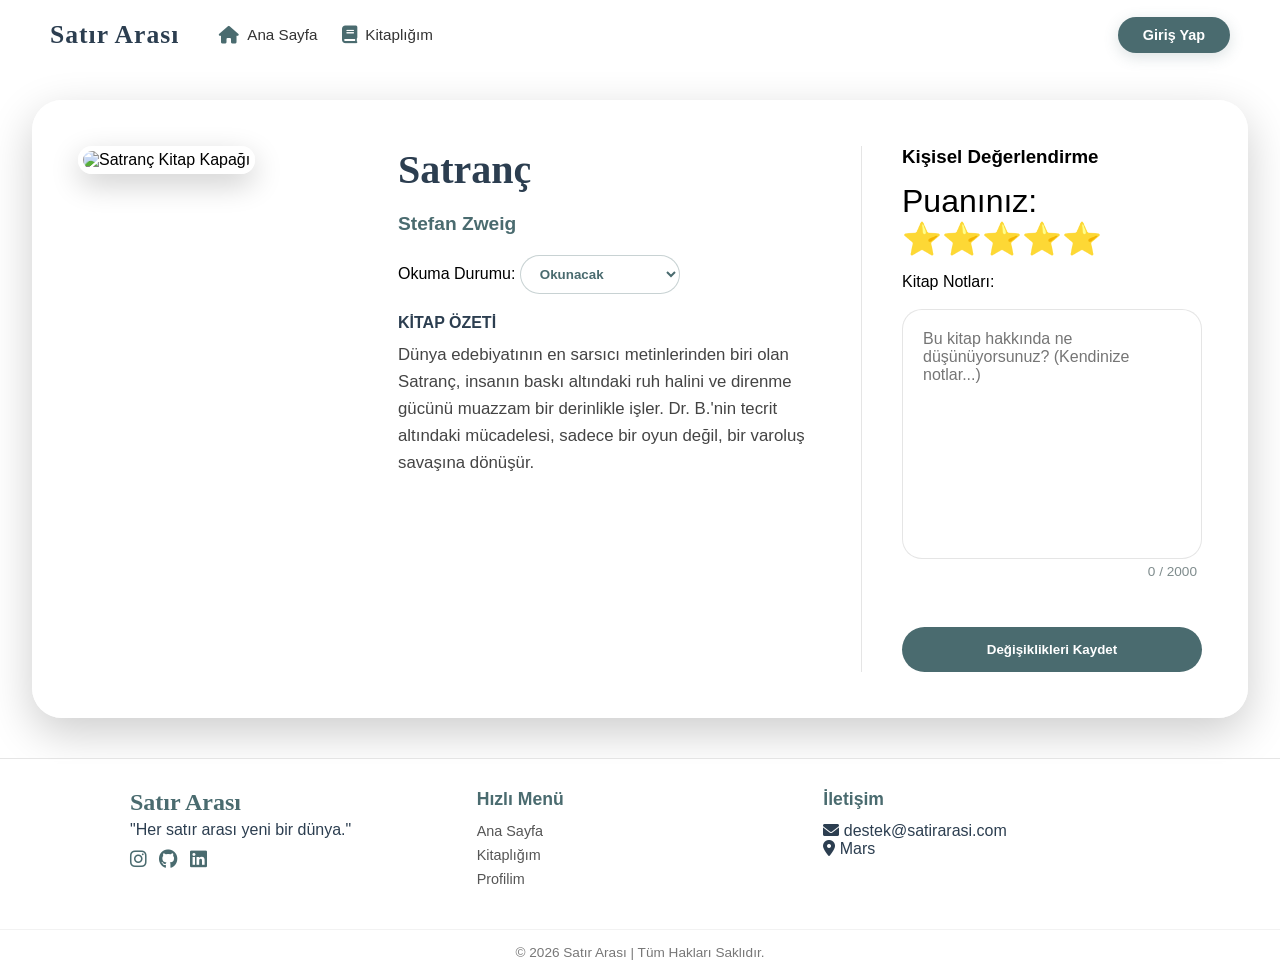
==== book-detail.html @ d35d85a8 "Kitap detay sayfasına navbar dropdown menüsü eklendi ve senkronize edildi" ====
<!DOCTYPE html>
<html lang="tr">
<head>
    <meta charset="UTF-8">
    <meta name="viewport" content="width=device-width, initial-scale=1.0">
    <title>Kitap Detayı - Satır Arası</title>
    
    <link rel="stylesheet" href="https://cdnjs.cloudflare.com/ajax/libs/font-awesome/6.0.0/css/all.min.css">
    
    <link rel="stylesheet" href="css/style.css">
    <link rel="stylesheet" href="css/detail.css">
</head>
<body>

     <nav class="main-nav">
        <div class="nav-left">
            <a href="index.html" class="nav-logo">Satır Arası</a>
            <div class="nav-links">
                <a href="index.html"><i class="fa-solid fa-house"></i> Ana Sayfa</a>
                <a href="library.html"><i class="fa-solid fa-book"></i> Kitaplığım</a>
            </div>
        </div>
        <div class="nav-right">
            <a href="login.html" class="btn-login-nav" id="navLoginBtn">Giriş Yap</a>

            <div class="user-profile-dropdown" id="navUserProfile" style="display:none;">
                <div class="profile-trigger">
                    <img id="headerAvatar" src="img/default-avatar-icon.jpg" alt="Profil">
                    <span id="headerUsername">Kullanıcı</span>
                    <i class="fa-solid fa-chevron-down"></i>
                </div>

                <div class="dropdown-menu">
                    <a href="my-library.html"><i class="fa-solid fa-book"></i> Kitaplığım</a>
                    <a href="profile.html"><i class="fa-solid fa-user-gear"></i> Profil Ayarları</a>
                    <hr class="dropdown-divider">
                    <a href="#" id="logoutBtn" class="logout-link"><i class="fa-solid fa-arrow-right-from-bracket"></i> Çıkış Yap</a>
                </div>
            </div>
        </div>
    </nav>

    <main class="book-detail-container">
        
        <div class="book-image">
            <img src="https://books.google.com/books/content?id=v3Z7DwAAQBAJ&printsec=frontcover&img=1&zoom=1&source=gbs_api" alt="Satranç Kitap Kapağı" id="bookCover" width="250">
        </div>

        <div class="book-info">
            <h1 id="bookTitle">Satranç</h1>
            <h2 id="bookAuthor">Stefan Zweig</h2>

            <div class="status-selector" id="authRequiredStatus">
                <label for="readingStatus">Okuma Durumu:</label>
                <select id="readingStatus">
                    <option value="okunacak">Okunacak</option>
                    <option value="okunuyor">Okunuyor</option>
                    <option value="okudum">Okudum</option>
                </select>
            </div>

            <div class="book-summary">
                <h3>Kitap Özeti</h3>
                <p id="bookDescription">
                    Dünya edebiyatının en sarsıcı metinlerinden biri olan Satranç, insanın baskı altındaki ruh halini ve direnme gücünü muazzam bir derinlikle işler. Dr. B.'nin tecrit altındaki mücadelesi, sadece bir oyun değil, bir varoluş savaşına dönüşür.
                </p>
            </div>
            
        </div>

        <div class="review-section" id="reviewSection">
            <h3>Kişisel Değerlendirme</h3>
            
            <div class="stars" id="starRating">
                <p>Puanınız: <span style="cursor:pointer">⭐</span><span style="cursor:pointer">⭐</span><span style="cursor:pointer">⭐</span><span style="cursor:pointer">⭐</span><span style="cursor:pointer">⭐</span></p>
            </div>

            <div class="note-area">
                <label for="userNote">Kitap Notları:</label>
                <br>
                <textarea id="userNote" rows="5" cols="40" maxlength="2000" placeholder="Bu kitap hakkında ne düşünüyorsunuz? (Kendinize notlar...)"></textarea>
                
                <div id="charCounter">0 / 2000</div>
            </div>
            <br>
            <button id="saveReviewBtn" class="btn-primary">Değişiklikleri Kaydet</button>
        </div>

    </main>

    <footer class="main-footer">
        <div class="footer-content">
            <div class="footer-section about">
                <h2 class="footer-logo">Satır Arası</h2>
                <p>"Her satır arası yeni bir dünya."</p>
                <div class="social-links">
                    <a href="#"><i class="fa-brands fa-instagram"></i></a>
                    <a href="#"><i class="fa-brands fa-github"></i></a>
                    <a href="#"><i class="fa-brands fa-linkedin"></i></a>
                </div>
            </div>

            <div class="footer-section links">
                <h3>Hızlı Menü</h3>
                <ul>
                    <li><a href="index.html">Ana Sayfa</a></li>
                    <li><a href="library.html">Kitaplığım</a></li>
                    <li><a href="profile.html">Profilim</a></li>
                </ul>
            </div>

            <div class="footer-section contact">
                <h3>İletişim</h3>
                <p><i class="fa-solid fa-envelope"></i> destek@satirarasi.com</p>
                <p><i class="fa-solid fa-location-dot"></i> Mars</p>
            </div>
        </div>
        <div class="footer-bottom">
            &copy; 2026 Satır Arası | Tüm Hakları Saklıdır.
        </div>
    </footer>

    <script type="module" src="js/auth/auth.js"></script>
    <script type="module" src="js/books/bookDetail.js"></script>
    
</body>
</html>
---- css/style.css ----
/* style.css - Satır Arası Genel Tasarım Dosyası */

/* 1. Global Sıfırlama */
* {
    margin: 0;
    padding: 0;
    box-sizing: border-box;
    font-family: 'Segoe UI', Roboto, Helvetica, Arial, sans-serif;
}

/* Sayfa yapısını footer'ı en alta yaslayacak şekilde kuruyoruz */
html, body {
    width: 100%;
    min-height: 100vh;
    display: flex;
    flex-direction: column;
}

/* 2. Navbar Tasarımı */
.main-nav {
    position: fixed;
    top: 0;
    left: 0;
    width: 100%;
    height: 70px;
    display: flex;
    justify-content: space-between;
    align-items: center;
    padding: 0 50px;
    background: rgba(255, 255, 255, 0.15);
    backdrop-filter: blur(12px);
    -webkit-backdrop-filter: blur(12px);
    border-bottom: 1px solid rgba(255, 255, 255, 0.2);
    z-index: 1000;
}

.nav-left {
    display: flex;
    align-items: center;
    gap: 40px;
}

.nav-logo {
    font-family: 'Georgia', serif;
    font-size: 1.6rem;
    font-weight: bold;
    color: #2c3e50;
    text-decoration: none;
    letter-spacing: 1px;
}

.nav-links {
    display: flex;
    gap: 25px;
}

.nav-links a {
    text-decoration: none;
    color: #333;
    font-size: 0.95rem;
    font-weight: 500;
    display: flex;
    align-items: center;
    gap: 8px;
    transition: 0.3s ease;
}

.nav-links a i {
    color: #4a6b6f;
    font-size: 1.1rem;
}

.nav-links a:hover {
    color: #8fb3b8;
    transform: translateY(-2px);
}

/* 3. Navbar Sağ Taraf & Dropdown Menü */
.nav-right {
    display: flex;
    align-items: center;
}

.btn-login-nav {
    text-decoration: none;
    background: #4a6b6f;
    color: white;
    padding: 10px 25px;
    border-radius: 25px;
    font-size: 0.9rem;
    font-weight: 600;
    transition: all 0.3s ease;
    box-shadow: 0 4px 15px rgba(74, 107, 111, 0.2);
}

.user-profile-dropdown {
    position: relative;
    display: flex;
    align-items: center;
    cursor: pointer;
}

.profile-trigger {
    display: flex;
    align-items: center;
    gap: 12px;
    background: rgba(255, 255, 255, 0.3);
    padding: 6px 15px;
    border-radius: 30px;
    border: 1px solid rgba(74, 107, 111, 0.3);
    transition: 0.3s;
}

.profile-trigger:hover {
    background: rgba(255, 255, 255, 0.5);
}

.dropdown-menu {
    position: absolute;
    top: 60px;
    right: 0;
    width: 220px;
    background: rgba(255, 255, 255, 0.9);
    backdrop-filter: blur(15px);
    -webkit-backdrop-filter: blur(15px);
    border-radius: 15px;
    border: 1px solid rgba(255, 255, 255, 0.4);
    box-shadow: 0 10px 25px rgba(0, 0, 0, 0.1);
    opacity: 0;
    visibility: hidden;
    display: flex;
    flex-direction: column;
    padding: 10px 0;
    z-index: 1001;
    transition: all 0.3s ease;
    transform: translateY(10px);
}

.user-profile-dropdown:hover .dropdown-menu {
    opacity: 1;
    visibility: visible;
    transform: translateY(0);
}

/* Menü Kapanma Koruması (Köprü) */
.dropdown-menu::before {
    content: "";
    position: absolute;
    top: -20px;
    left: 0;
    width: 100%;
    height: 25px;
    background: transparent;
}

.dropdown-menu a {
    text-decoration: none;
    color: #2c3e50;
    padding: 10px 20px;
    font-size: 0.95rem;
    display: flex;
    align-items: center;
    gap: 12px;
    transition: 0.2s;
}

.dropdown-menu a:hover {
    background: rgba(74, 107, 111, 0.1);
    color: #4a6b6f;
}

.dropdown-divider {
    border: 0;
    border-top: 1px solid rgba(0, 0, 0, 0.05);
    margin: 5px 0;
}

.logout-link { color: #d63031 !important; }

#headerAvatar {
    width: 35px;
    height: 35px;
    border-radius: 50%;
    object-fit: cover;
    border: 2px solid #fff;
}

/* 4. ANA FOOTER TASARIMI (Tam Kapsama & Kibar Görünüm) */
.main-footer {
    width: 100%; /* Sağa sola tamamen sıfırlar */
    margin-top: auto; /* İçerik az olsa bile en alta yapıştırır */
    background: rgba(255, 255, 255, 0.7);
    backdrop-filter: blur(10px);
    -webkit-backdrop-filter: blur(10px);
    border-top: 1px solid rgba(0, 0, 0, 0.1);
    padding: 30px 0 0 0; /* Üst boşluğu azalttık */
    color: #2c3e50;
}

.footer-content {
    max-width: 1100px;
    margin: 0 auto;
    display: flex;
    justify-content: space-between;
    padding: 0 40px 15px 40px; /* Alt boşluk azaltıldı */
    flex-wrap: wrap;
    gap: 20px;
}

.footer-section {
    flex: 1;
    min-width: 200px;
}

.footer-logo {
    font-family: 'Georgia', serif;
    color: #4a6b6f;
    font-size: 1.5rem;
    margin-bottom: 5px;
}

.footer-section h3 {
    font-size: 1.1rem;
    margin-bottom: 12px;
    color: #4a6b6f;
}

.footer-section ul li {
    list-style: none;
    margin-bottom: 6px;
}

.footer-section ul li a {
    text-decoration: none;
    color: #555;
    font-size: 0.9rem;
    transition: 0.3s;
}

.footer-section ul li a:hover {
    color: #4a6b6f;
    padding-left: 5px;
}

.social-links {
    display: flex;
    gap: 12px;
    margin-top: 10px;
}

.social-links a {
    color: #4a6b6f;
    font-size: 1.2rem;
    transition: 0.3s;
}

.footer-bottom {
    text-align: center;
    padding: 15px 0; /* İnce görünüm için daraltıldı */
    border-top: 1px solid rgba(0, 0, 0, 0.05);
    font-size: 0.85rem;
    color: #777;
    margin-top: 20px;
    width: 100%;
}

/* 5. Mobil Düzenleme */
@media (max-width: 768px) {
    .main-nav { padding: 0 20px; }
    .nav-links { display: none; }
    .footer-content {
        flex-direction: column;
        text-align: center;
        padding: 0 20px 20px 20px;
    }
    .social-links { justify-content: center; }
}
---- css/detail.css ----
/* Satır Arası - Final Düzenlenmiş Kitap Detay Sayfası */

* {
    margin: 0;
    padding: 0;
    box-sizing: border-box;
    font-family: 'Segoe UI', Roboto, Helvetica, Arial, sans-serif;
}

body {
    background: url('../img/login-bg.jpeg') no-repeat center center fixed;
    background-size: cover;
    min-height: 100vh;
    display: flex;
    flex-direction: column; /* İçerikleri (Navbar, Main, Footer) yukarıdan aşağıya sıralar */
}

/* ANA KONTEYNER */
.book-detail-container {
    display: flex;
    flex-direction: row;
    gap: 40px;
    width: 95%;
    max-width: 1250px;
    /* Navbar'ın (70px) altında kalmaması için 100px üst boşluk verildi */
    margin: 100px auto 40px; 
    flex: 1; /* Sayfa içeriği az olsa bile footer'ı en aşağıya itmeyi sağlar */
    padding: 45px;
    background: rgba(255, 255, 255, 0.75);
    backdrop-filter: blur(15px);
    -webkit-backdrop-filter: blur(15px);
    border-radius: 30px;
    border: 1px solid rgba(255, 255, 255, 0.4);
    box-shadow: 0 15px 45px rgba(0, 0, 0, 0.2);
}

/* Sol: Kitap Resmi */
.book-image {
    flex: 0 0 280px;
}

.book-image img {
    width: 100%;
    border-radius: 15px;
    box-shadow: 0 10px 30px rgba(0,0,0,0.2);
    border: 5px solid white;
}

/* Orta: Bilgi ve Özet Alanı */
.book-info {
    flex: 1.5;
    display: flex;
    flex-direction: column;
    gap: 20px;
    border-right: 1px solid rgba(0,0,0,0.1);
    padding-right: 30px;
}

#bookTitle {
    font-family: 'Georgia', serif;
    font-size: 2.5rem;
    color: #2c3e50;
}

#bookAuthor {
    font-size: 1.2rem;
    color: #4a6b6f;
    font-weight: 600;
}

/* Okuma Durumu Seçici */
#readingStatus {
    width: 160px;
    padding: 10px 15px;
    border-radius: 50px;
    border: 1px solid rgba(74, 107, 111, 0.3);
    background: rgba(255, 255, 255, 0.9);
    cursor: pointer;
    font-weight: 600;
    color: #4a6b6f;
    outline: none;
}

/* Kitap Özeti - Kaydırma Özelliği (Scroll) */
.book-summary {
    display: flex;
    flex-direction: column;
}

.book-summary h3 {
    font-size: 1rem;
    color: #2c3e50;
    margin-bottom: 10px;
    text-transform: uppercase;
}

#bookDescription {
    max-height: 250px; /* Belirli bir yükseklikten sonra taşmayı engeller */
    overflow-y: auto; /* Yazı uzunsa kaydırma çubuğu çıkarır */
    padding-right: 15px;
    font-size: 1.05rem;
    line-height: 1.6;
    color: #444;
}

/* Kaydırma Çubuğu Tasarımı */
#bookDescription::-webkit-scrollbar {
    width: 6px;
}
#bookDescription::-webkit-scrollbar-thumb {
    background: rgba(74, 107, 111, 0.3);
    border-radius: 10px;
}

/* Sağ: Değerlendirme Bölümü */
.review-section {
    flex: 1;
    display: flex;
    flex-direction: column;
    gap: 15px;
    min-width: 300px;
}

textarea {
    width: 100%;
    min-height: 250px;
    padding: 20px;
    border-radius: 20px;
    border: 1px solid rgba(0, 0, 0, 0.1);
    background: rgba(255, 255, 255, 0.9);
    resize: none;
    font-size: 1rem;
    outline: none;
}

/* Karakter Sayacı */
.note-area {
    display: flex;
    flex-direction: column;
    width: 100%;
}

#charCounter {
    text-align: right;
    font-size: 0.85rem;
    color: #7f8c8d;
    margin-top: 5px;
    margin-right: 5px;
    font-weight: 500;
}

/* Yıldızlar ve Buton */
#starRating {
    display: flex;
    gap: 5px;
    font-size: 2rem;
    cursor: pointer;
}

.btn-primary {
    padding: 15px;
    border-radius: 50px;
    background: #4a6b6f;
    color: white;
    font-weight: bold;
    border: none;
    cursor: pointer;
    transition: 0.3s;
}

.btn-primary:hover {
    background: #3a5659;
    transform: translateY(-2px);
}

/* Mobil Uyumluluk */
@media (max-width: 1100px) {
    .book-detail-container {
        flex-direction: column;
        margin-top: 100px;
    }
    .book-info {
        border-right: none;
        padding-right: 0;
    }
}
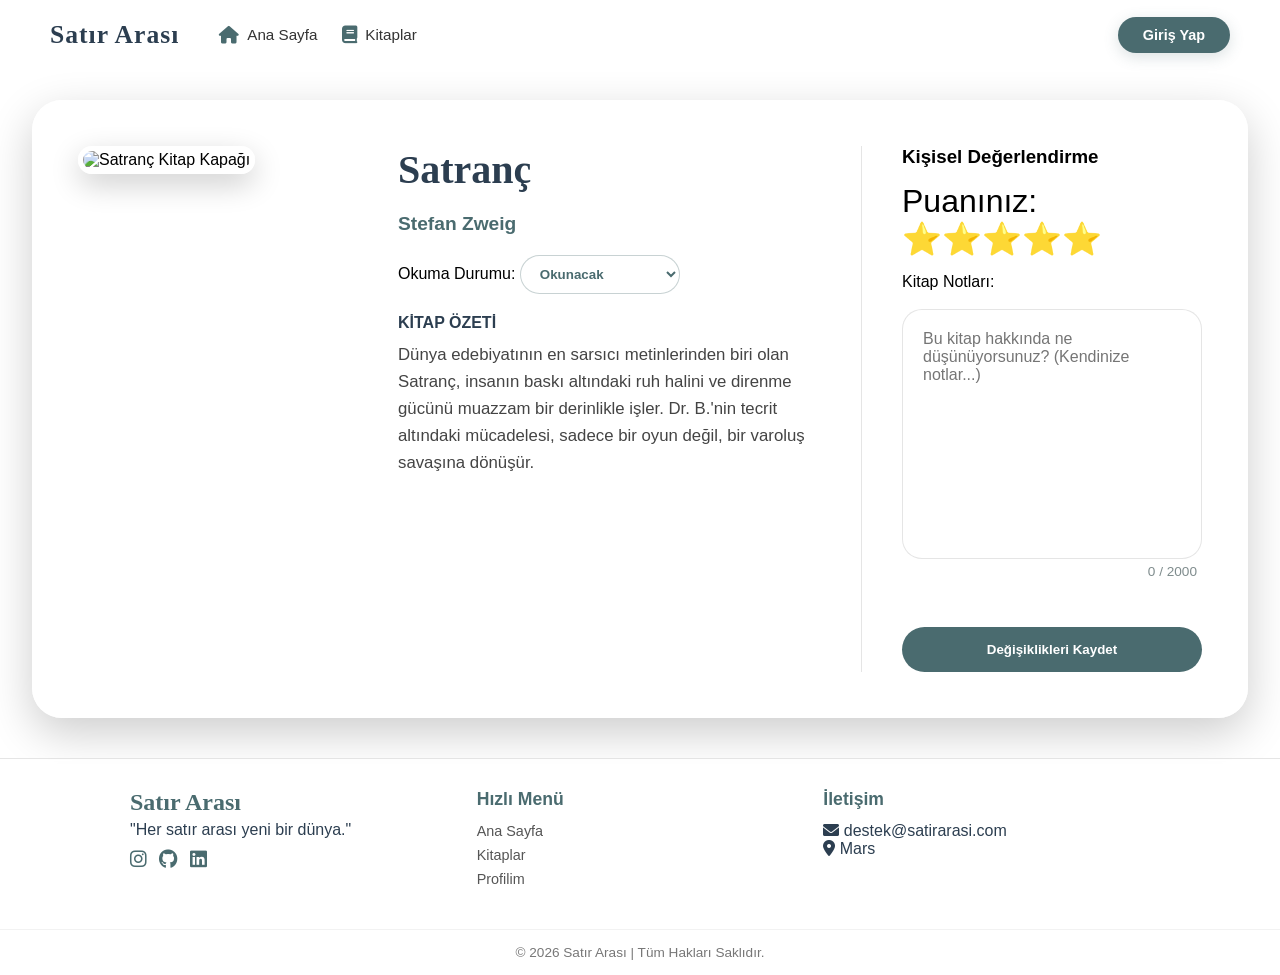
==== commit 30f65b71: "footer duzenlendi, fazlaliklar kaldirildi" ====
--- a/book-detail.html
+++ b/book-detail.html
@@ -14,10 +14,10 @@
 
      <nav class="main-nav">
         <div class="nav-left">
-            <a href="index.html" class="nav-logo">Satır Arası</a>
+            <a href="index.html" class="nav-logo" id="logoLink">Satır Arası</a>
             <div class="nav-links">
-                <a href="index.html"><i class="fa-solid fa-house"></i> Ana Sayfa</a>
-                <a href="library.html"><i class="fa-solid fa-book"></i> Kitaplığım</a>
+                <a href="index.html" id="homeLink"><i class="fa-solid fa-house"></i> Ana Sayfa</a>
+                <a href="library.html"><i class="fa-solid fa-book"></i> Kitaplar</a>
             </div>
         </div>
         <div class="nav-right">
@@ -104,7 +104,7 @@
                 <h3>Hızlı Menü</h3>
                 <ul>
                     <li><a href="index.html">Ana Sayfa</a></li>
-                    <li><a href="library.html">Kitaplığım</a></li>
+                    <li><a href="library.html">Kitaplar</a></li>
                     <li><a href="profile.html">Profilim</a></li>
                 </ul>
             </div>
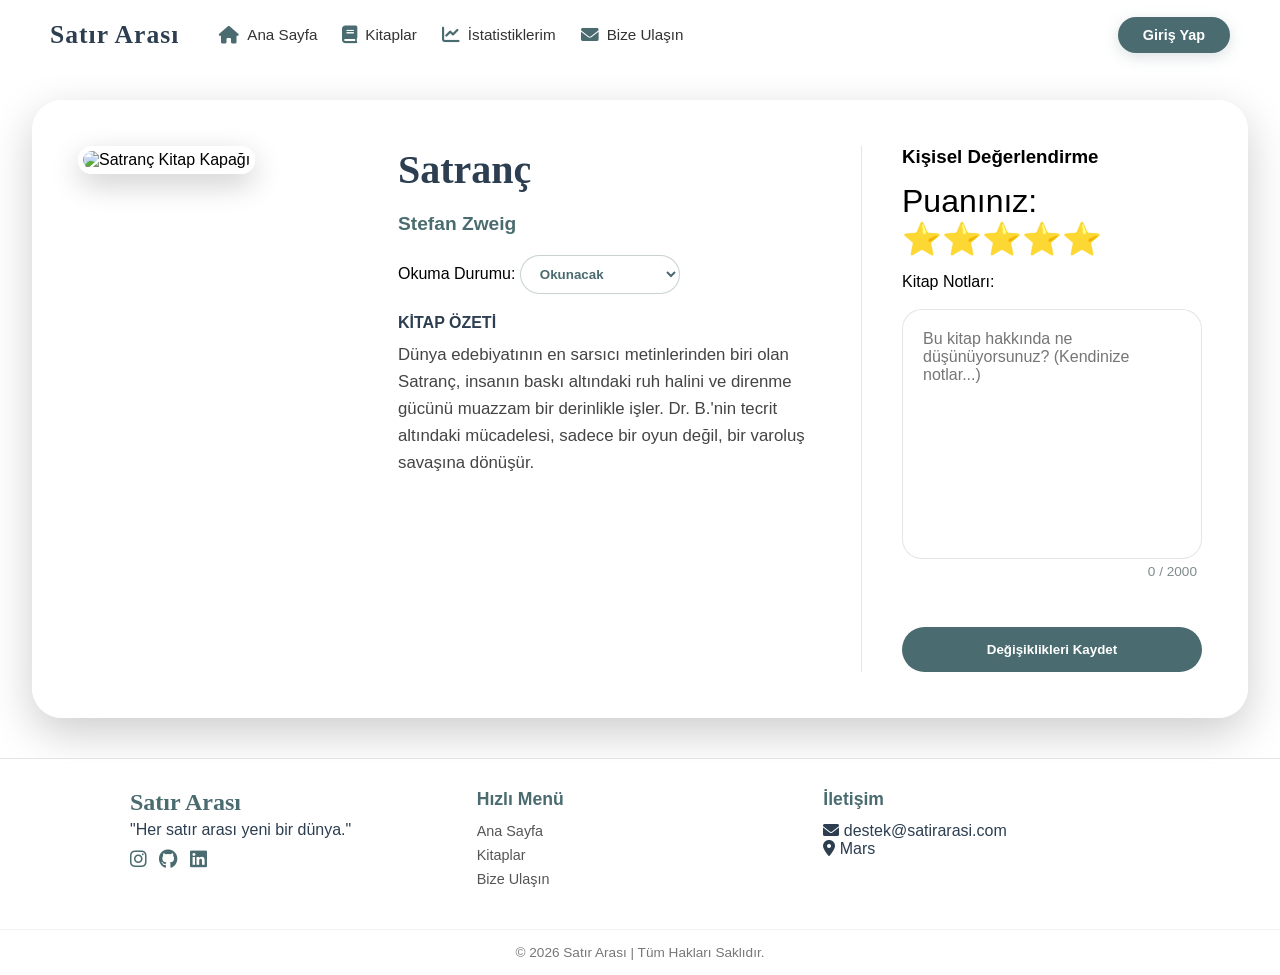
==== commit f34b7113: "iletisim sayfasi yapildi, nav kismi oturum durumuna gore duzenlendi" ====
--- a/book-detail.html
+++ b/book-detail.html
@@ -16,8 +16,10 @@
         <div class="nav-left">
             <a href="index.html" class="nav-logo" id="logoLink">Satır Arası</a>
             <div class="nav-links">
-                <a href="index.html" id="homeLink"><i class="fa-solid fa-house"></i> Ana Sayfa</a>
-                <a href="library.html"><i class="fa-solid fa-book"></i> Kitaplar</a>
+                <a href="index.html" id="navHomeLink"><i class="fa-solid fa-house"></i> Ana Sayfa</a>
+                <a href="library.html" id="navBooksLink"><i class="fa-solid fa-book"></i> Kitaplar</a>
+                <a href="stats.html" id="navStatsLink"><i class="fas fa-chart-line"></i> İstatistiklerim</a>
+                <a href="contact.html" id="navContactLink"><i class="fas fa-envelope"></i> Bize Ulaşın</a>
             </div>
         </div>
         <div class="nav-right">
@@ -105,7 +107,7 @@
                 <ul>
                     <li><a href="index.html">Ana Sayfa</a></li>
                     <li><a href="library.html">Kitaplar</a></li>
-                    <li><a href="profile.html">Profilim</a></li>
+                    <li><a href="contact.html">Bize Ulaşın</a></li>
                 </ul>
             </div>
 
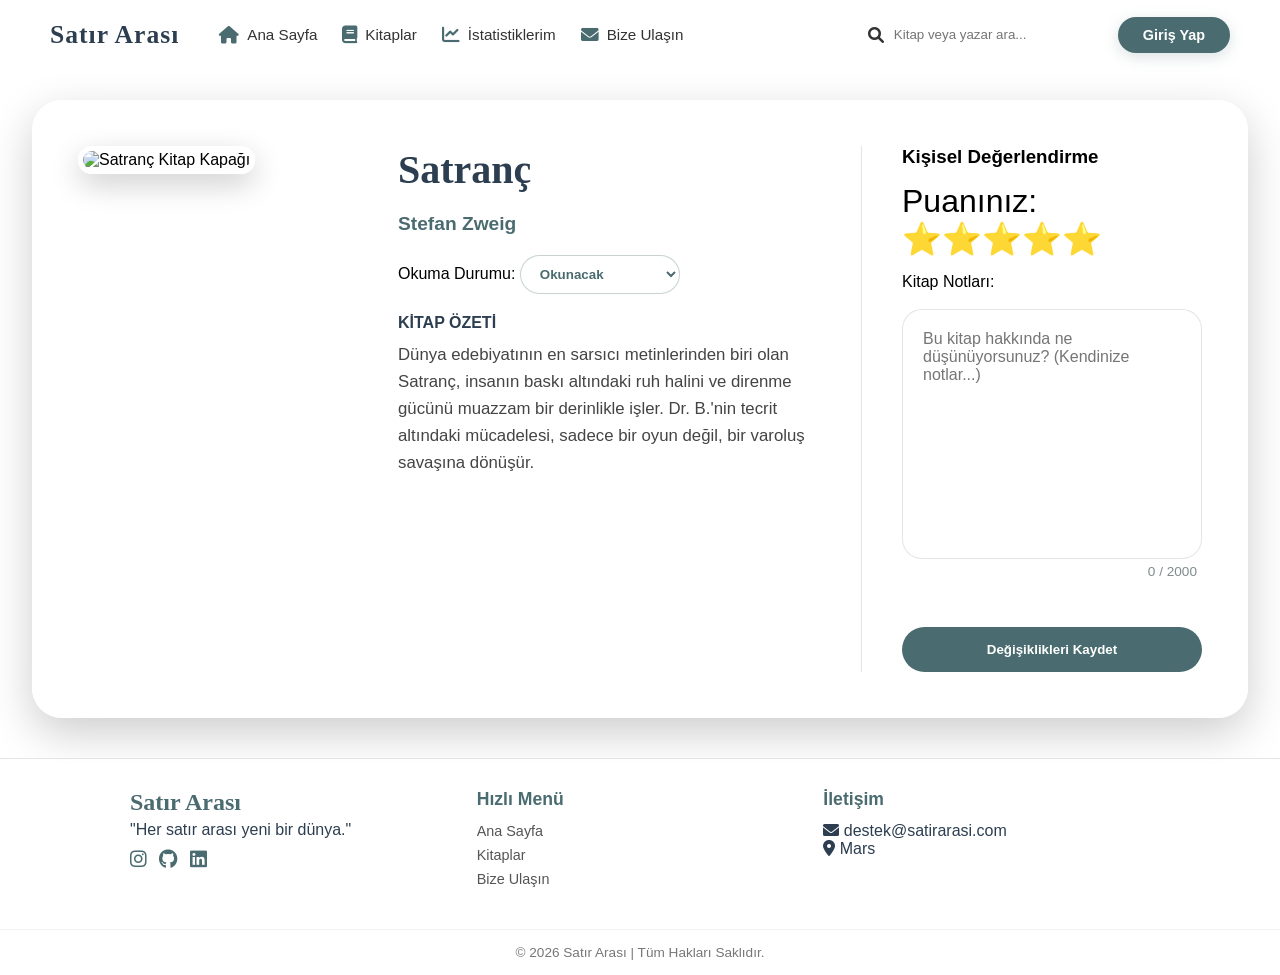
==== commit 7e2cb87c: "my-library sayfası oluşturuldu ve book-detail API entegrasyonu tamamlandı" ====
--- a/book-detail.html
+++ b/book-detail.html
@@ -12,9 +12,9 @@
 </head>
 <body>
 
-     <nav class="main-nav">
+    <nav class="main-nav">
         <div class="nav-left">
-            <a href="index.html" class="nav-logo" id="logoLink">Satır Arası</a>
+            <a href="index.html" class="nav-logo" id="navLogo">Satır Arası</a>
             <div class="nav-links">
                 <a href="index.html" id="navHomeLink"><i class="fa-solid fa-house"></i> Ana Sayfa</a>
                 <a href="library.html" id="navBooksLink"><i class="fa-solid fa-book"></i> Kitaplar</a>
@@ -23,6 +23,14 @@
             </div>
         </div>
         <div class="nav-right">
+            <div class="search-container">
+                <div class="search-bar">
+                    <i class="fas fa-search"></i>
+                    <input type="text" id="searchInput" placeholder="Kitap veya yazar ara...">
+                </div>
+                <div id="searchSuggestions" class="search-suggestions" style="display: none;"></div>
+            </div>
+            
             <a href="login.html" class="btn-login-nav" id="navLoginBtn">Giriş Yap</a>
 
             <div class="user-profile-dropdown" id="navUserProfile" style="display:none;">
@@ -36,7 +44,8 @@
                     <a href="my-library.html"><i class="fa-solid fa-book"></i> Kitaplığım</a>
                     <a href="profile.html"><i class="fa-solid fa-user-gear"></i> Profil Ayarları</a>
                     <hr class="dropdown-divider">
-                    <a href="#" id="logoutBtn" class="logout-link"><i class="fa-solid fa-arrow-right-from-bracket"></i> Çıkış Yap</a>
+                    <a href="#" id="logoutBtn" class="logout-link"><i class="fa-solid fa-arrow-right-from-bracket"></i>
+                        Çıkış Yap</a>
                 </div>
             </div>
         </div>
@@ -46,6 +55,15 @@
         
         <div class="book-image">
             <img src="https://books.google.com/books/content?id=v3Z7DwAAQBAJ&printsec=frontcover&img=1&zoom=1&source=gbs_api" alt="Satranç Kitap Kapağı" id="bookCover" width="250">
+            
+            <div class="page-tracker" id="pageTracker" style="display: none; margin-top: 20px; background: rgba(255,255,255,0.8); padding: 15px; border-radius: 15px; text-align: center; box-shadow: 0 4px 15px rgba(0,0,0,0.05);">
+                <label style="font-weight: 600; color: #4a6b6f; font-size: 0.9rem; display:block; margin-bottom: 10px;">Okuma İlerlemesi</label>
+                <div style="display: flex; align-items: center; justify-content: center; gap: 10px;">
+                    <input type="number" id="currentPage" placeholder="0" style="width: 70px; padding: 8px; border-radius: 10px; border: 1px solid rgba(74, 107, 111, 0.3); text-align: center; outline: none; font-family: inherit; font-weight: 600;" min="0">
+                    <span style="color: #4a6b6f; font-weight: bold;">/</span>
+                    <input type="number" id="totalPages" placeholder="0" style="width: 70px; padding: 8px; border-radius: 10px; border: 1px solid rgba(74, 107, 111, 0.3); text-align: center; outline: none; font-family: inherit; font-weight: 600;" min="1">
+                </div>
+            </div>
         </div>
 
         <div class="book-info">
@@ -123,6 +141,7 @@
     </footer>
 
     <script type="module" src="js/auth/auth.js"></script>
+    <script type="module" src="js/dashboard/dashboard.js"></script>
     <script type="module" src="js/books/bookDetail.js"></script>
     
 </body>
--- a/css/detail.css
+++ b/css/detail.css
@@ -12,7 +12,7 @@
     background-size: cover;
     min-height: 100vh;
     display: flex;
-    flex-direction: column; /* İçerikleri (Navbar, Main, Footer) yukarıdan aşağıya sıralar */
+    flex-direction: column; 
 }
 
 /* ANA KONTEYNER */
@@ -22,9 +22,8 @@
     gap: 40px;
     width: 95%;
     max-width: 1250px;
-    /* Navbar'ın (70px) altında kalmaması için 100px üst boşluk verildi */
     margin: 100px auto 40px; 
-    flex: 1; /* Sayfa içeriği az olsa bile footer'ı en aşağıya itmeyi sağlar */
+    flex: 1; 
     padding: 45px;
     background: rgba(255, 255, 255, 0.75);
     backdrop-filter: blur(15px);
@@ -81,7 +80,7 @@
     outline: none;
 }
 
-/* Kitap Özeti - Kaydırma Özelliği (Scroll) */
+/* Kitap Özeti */
 .book-summary {
     display: flex;
     flex-direction: column;
@@ -95,15 +94,14 @@
 }
 
 #bookDescription {
-    max-height: 250px; /* Belirli bir yükseklikten sonra taşmayı engeller */
-    overflow-y: auto; /* Yazı uzunsa kaydırma çubuğu çıkarır */
+    max-height: 250px; 
+    overflow-y: auto; 
     padding-right: 15px;
     font-size: 1.05rem;
     line-height: 1.6;
     color: #444;
 }
 
-/* Kaydırma Çubuğu Tasarımı */
 #bookDescription::-webkit-scrollbar {
     width: 6px;
 }
@@ -133,7 +131,6 @@
     outline: none;
 }
 
-/* Karakter Sayacı */
 .note-area {
     display: flex;
     flex-direction: column;
@@ -149,7 +146,6 @@
     font-weight: 500;
 }
 
-/* Yıldızlar ve Buton */
 #starRating {
     display: flex;
     gap: 5px;
@@ -173,7 +169,6 @@
     transform: translateY(-2px);
 }
 
-/* Mobil Uyumluluk */
 @media (max-width: 1100px) {
     .book-detail-container {
         flex-direction: column;
@@ -183,4 +178,34 @@
         border-right: none;
         padding-right: 0;
     }
+}
+
+/* --- NAVBAR ARAMA ÇUBUĞU (DASHBOARD İLE BİREBİR AYNI) --- */
+.nav-right .search-container {
+    position: relative;
+    margin-right: 20px;
+}
+
+.nav-right .search-bar {
+    background: rgba(255, 255, 255, 0.5);
+    padding: 8px 15px;
+    border-radius: 20px;
+    margin-right: 20px;
+    display: flex;
+    align-items: center;
+}
+
+.nav-right .search-bar i {
+    position: static;
+    transform: none;
+    color: #333;
+}
+
+.nav-right .search-bar input {
+    border: none;
+    background: transparent;
+    outline: none;
+    padding: 0;
+    padding-left: 10px;
+    width: auto;
 }
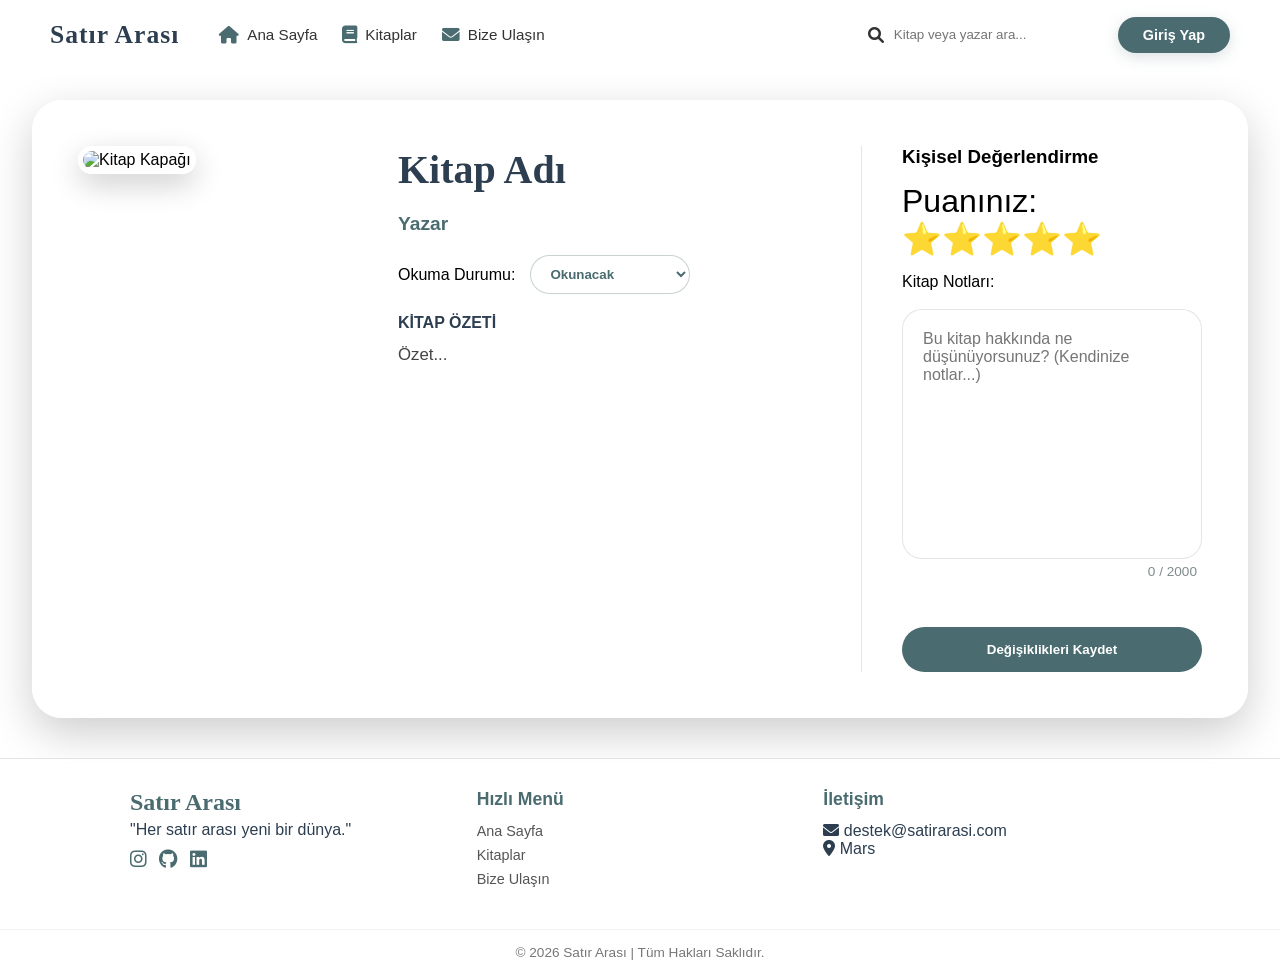
==== commit bd5990d5: "stats sayfasi kaldirildi, detaylarda duzenlemeler yapildi" ====
--- a/book-detail.html
+++ b/book-detail.html
@@ -1,15 +1,17 @@
 <!DOCTYPE html>
 <html lang="tr">
+
 <head>
     <meta charset="UTF-8">
     <meta name="viewport" content="width=device-width, initial-scale=1.0">
     <title>Kitap Detayı - Satır Arası</title>
-    
+
     <link rel="stylesheet" href="https://cdnjs.cloudflare.com/ajax/libs/font-awesome/6.0.0/css/all.min.css">
-    
+
     <link rel="stylesheet" href="css/style.css">
     <link rel="stylesheet" href="css/detail.css">
 </head>
+
 <body>
 
     <nav class="main-nav">
@@ -18,7 +20,6 @@
             <div class="nav-links">
                 <a href="index.html" id="navHomeLink"><i class="fa-solid fa-house"></i> Ana Sayfa</a>
                 <a href="library.html" id="navBooksLink"><i class="fa-solid fa-book"></i> Kitaplar</a>
-                <a href="stats.html" id="navStatsLink"><i class="fas fa-chart-line"></i> İstatistiklerim</a>
                 <a href="contact.html" id="navContactLink"><i class="fas fa-envelope"></i> Bize Ulaşın</a>
             </div>
         </div>
@@ -30,7 +31,7 @@
                 </div>
                 <div id="searchSuggestions" class="search-suggestions" style="display: none;"></div>
             </div>
-            
+
             <a href="login.html" class="btn-login-nav" id="navLoginBtn">Giriş Yap</a>
 
             <div class="user-profile-dropdown" id="navUserProfile" style="display:none;">
@@ -52,54 +53,69 @@
     </nav>
 
     <main class="book-detail-container">
-        
+
         <div class="book-image">
-            <img src="https://books.google.com/books/content?id=v3Z7DwAAQBAJ&printsec=frontcover&img=1&zoom=1&source=gbs_api" alt="Satranç Kitap Kapağı" id="bookCover" width="250">
-            
-            <div class="page-tracker" id="pageTracker" style="display: none; margin-top: 20px; background: rgba(255,255,255,0.8); padding: 15px; border-radius: 15px; text-align: center; box-shadow: 0 4px 15px rgba(0,0,0,0.05);">
-                <label style="font-weight: 600; color: #4a6b6f; font-size: 0.9rem; display:block; margin-bottom: 10px;">Okuma İlerlemesi</label>
+            <img src="https://books.google.com/books/content?id=v3Z7DwAAQBAJ&printsec=frontcover&img=1&zoom=1&source=gbs_api"
+                alt="Kitap Kapağı" id="bookCover" width="250">
+
+            <div class="page-tracker" id="pageTracker"
+                style="display: none; margin-top: 20px; background: rgba(255,255,255,0.8); padding: 15px; border-radius: 15px; text-align: center; box-shadow: 0 4px 15px rgba(0,0,0,0.05);">
+                <label
+                    style="font-weight: 600; color: #4a6b6f; font-size: 0.9rem; display:block; margin-bottom: 10px;">Okuma
+                    İlerlemesi</label>
                 <div style="display: flex; align-items: center; justify-content: center; gap: 10px;">
-                    <input type="number" id="currentPage" placeholder="0" style="width: 70px; padding: 8px; border-radius: 10px; border: 1px solid rgba(74, 107, 111, 0.3); text-align: center; outline: none; font-family: inherit; font-weight: 600;" min="0">
+                    <input type="number" id="currentPage" placeholder="0"
+                        style="width: 70px; padding: 8px; border-radius: 10px; border: 1px solid rgba(74, 107, 111, 0.3); text-align: center; outline: none; font-family: inherit; font-weight: 600;"
+                        min="0">
                     <span style="color: #4a6b6f; font-weight: bold;">/</span>
-                    <input type="number" id="totalPages" placeholder="0" style="width: 70px; padding: 8px; border-radius: 10px; border: 1px solid rgba(74, 107, 111, 0.3); text-align: center; outline: none; font-family: inherit; font-weight: 600;" min="1">
+                    <input type="number" id="totalPages" placeholder="0"
+                        style="width: 70px; padding: 8px; border-radius: 10px; border: 1px solid rgba(74, 107, 111, 0.3); text-align: center; outline: none; font-family: inherit; font-weight: 600;"
+                        min="1">
                 </div>
             </div>
         </div>
 
         <div class="book-info">
-            <h1 id="bookTitle">Satranç</h1>
-            <h2 id="bookAuthor">Stefan Zweig</h2>
+            <h1 id="bookTitle">Kitap Adı</h1>
+            <h2 id="bookAuthor">Yazar</h2>
 
-            <div class="status-selector" id="authRequiredStatus">
+            <div class="status-selector" id="authRequiredStatus" style="display: flex; align-items: center; gap: 15px;">
                 <label for="readingStatus">Okuma Durumu:</label>
                 <select id="readingStatus">
                     <option value="okunacak">Okunacak</option>
                     <option value="okunuyor">Okunuyor</option>
                     <option value="okudum">Okudum</option>
                 </select>
+                <button id="deleteBookBtn" class="btn-delete"
+                    style="background: #e74c3c; color: white; border: none; padding: 8px 15px; border-radius: 50px; cursor: pointer; font-size: 0.85rem; font-weight: 600; display: none;">
+                    <i class="fa-solid fa-trash"></i> Kitaplığımdan Sil
+                </button>
             </div>
 
             <div class="book-summary">
                 <h3>Kitap Özeti</h3>
                 <p id="bookDescription">
-                    Dünya edebiyatının en sarsıcı metinlerinden biri olan Satranç, insanın baskı altındaki ruh halini ve direnme gücünü muazzam bir derinlikle işler. Dr. B.'nin tecrit altındaki mücadelesi, sadece bir oyun değil, bir varoluş savaşına dönüşür.
+                    Özet...
                 </p>
             </div>
-            
+
         </div>
 
         <div class="review-section" id="reviewSection">
             <h3>Kişisel Değerlendirme</h3>
-            
+
             <div class="stars" id="starRating">
-                <p>Puanınız: <span style="cursor:pointer">⭐</span><span style="cursor:pointer">⭐</span><span style="cursor:pointer">⭐</span><span style="cursor:pointer">⭐</span><span style="cursor:pointer">⭐</span></p>
+                <p>Puanınız: <span style="cursor:pointer">⭐</span><span style="cursor:pointer">⭐</span><span
+                        style="cursor:pointer">⭐</span><span style="cursor:pointer">⭐</span><span
+                        style="cursor:pointer">⭐</span></p>
             </div>
 
             <div class="note-area">
                 <label for="userNote">Kitap Notları:</label>
                 <br>
-                <textarea id="userNote" rows="5" cols="40" maxlength="2000" placeholder="Bu kitap hakkında ne düşünüyorsunuz? (Kendinize notlar...)"></textarea>
-                
+                <textarea id="userNote" rows="5" cols="40" maxlength="2000"
+                    placeholder="Bu kitap hakkında ne düşünüyorsunuz? (Kendinize notlar...)"></textarea>
+
                 <div id="charCounter">0 / 2000</div>
             </div>
             <br>
@@ -143,6 +159,7 @@
     <script type="module" src="js/auth/auth.js"></script>
     <script type="module" src="js/dashboard/dashboard.js"></script>
     <script type="module" src="js/books/bookDetail.js"></script>
-    
+
 </body>
+
 </html>
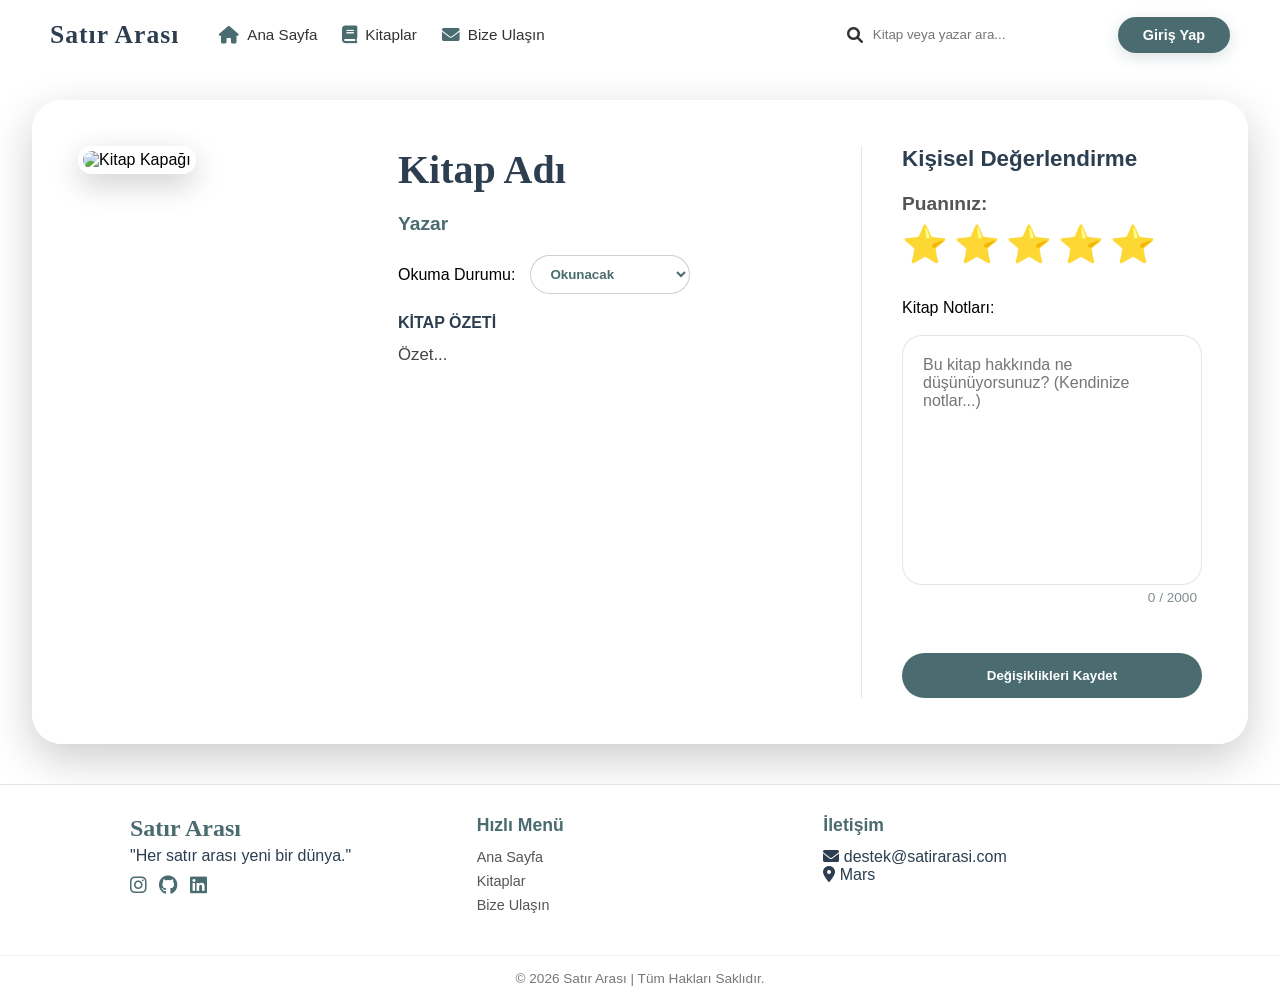
==== commit 34b4ce95: "book detail ve my library sayfalarında api değişikliği yapıldı. Erişebilirlik ayarları güncellendi." ====
--- a/book-detail.html
+++ b/book-detail.html
@@ -5,9 +5,7 @@
     <meta charset="UTF-8">
     <meta name="viewport" content="width=device-width, initial-scale=1.0">
     <title>Kitap Detayı - Satır Arası</title>
-
     <link rel="stylesheet" href="https://cdnjs.cloudflare.com/ajax/libs/font-awesome/6.0.0/css/all.min.css">
-
     <link rel="stylesheet" href="css/style.css">
     <link rel="stylesheet" href="css/detail.css">
 </head>
@@ -94,20 +92,27 @@
 
             <div class="book-summary">
                 <h3>Kitap Özeti</h3>
-                <p id="bookDescription">
-                    Özet...
-                </p>
+                <p id="bookDescription">Özet...</p>
             </div>
-
         </div>
 
         <div class="review-section" id="reviewSection">
-            <h3>Kişisel Değerlendirme</h3>
+            <h3 style="font-size: 1.4rem; font-weight: 700; color: #2c3e50; margin-bottom: 6px;">Kişisel Değerlendirme
+            </h3>
 
-            <div class="stars" id="starRating">
-                <p>Puanınız: <span style="cursor:pointer">⭐</span><span style="cursor:pointer">⭐</span><span
-                        style="cursor:pointer">⭐</span><span style="cursor:pointer">⭐</span><span
-                        style="cursor:pointer">⭐</span></p>
+            <div class="stars" id="starRating" style="width: 100%; display: block; clear: both; margin-bottom: 20px;">
+                <p
+                    style="margin-bottom: 12px; display: block; width: 100%; color: #555; font-weight: 600; font-size: 1.2rem;">
+                    Puanınız:</p>
+
+                <div
+                    style="display: flex; gap: 6px; font-size: 2.3rem; width: 100%; justify-content: flex-start; align-items: center; line-height: 1;">
+                    <span style="cursor:pointer;" aria-label="1 yıldız" role="button">⭐</span>
+                    <span style="cursor:pointer;" aria-label="2 yıldız" role="button">⭐</span>
+                    <span style="cursor:pointer;" aria-label="3 yıldız" role="button">⭐</span>
+                    <span style="cursor:pointer;" aria-label="4 yıldız" role="button">⭐</span>
+                    <span style="cursor:pointer;" aria-label="5 yıldız" role="button">⭐</span>
+                </div>
             </div>
 
             <div class="note-area">
@@ -115,7 +120,6 @@
                 <br>
                 <textarea id="userNote" rows="5" cols="40" maxlength="2000"
                     placeholder="Bu kitap hakkında ne düşünüyorsunuz? (Kendinize notlar...)"></textarea>
-
                 <div id="charCounter">0 / 2000</div>
             </div>
             <br>
--- a/css/style.css
+++ b/css/style.css
@@ -142,7 +142,7 @@
     transform: translateY(0);
 }
 
-/* Menü Kapanma Koruması (Köprü) */
+/* Menü Kapanma Koruması  */
 .dropdown-menu::before {
     content: "";
     position: absolute;
@@ -185,15 +185,15 @@
     border: 2px solid #fff;
 }
 
-/* 4. ANA FOOTER TASARIMI (Tam Kapsama & Kibar Görünüm) */
+/* 4. ANA FOOTER TASARIMI  */
 .main-footer {
-    width: 100%; /* Sağa sola tamamen sıfırlar */
-    margin-top: auto; /* İçerik az olsa bile en alta yapıştırır */
+    width: 100%; 
+    margin-top: auto; 
     background: rgba(255, 255, 255, 0.7);
     backdrop-filter: blur(10px);
     -webkit-backdrop-filter: blur(10px);
     border-top: 1px solid rgba(0, 0, 0, 0.1);
-    padding: 30px 0 0 0; /* Üst boşluğu azalttık */
+    padding: 30px 0 0 0; 
     color: #2c3e50;
 }
 
@@ -202,7 +202,7 @@
     margin: 0 auto;
     display: flex;
     justify-content: space-between;
-    padding: 0 40px 15px 40px; /* Alt boşluk azaltıldı */
+    padding: 0 40px 15px 40px; 
     flex-wrap: wrap;
     gap: 20px;
 }
--- a/css/detail.css
+++ b/css/detail.css
@@ -1,5 +1,3 @@
-/* Satır Arası - Final Düzenlenmiş Kitap Detay Sayfası */
-
 * {
     margin: 0;
     padding: 0;
@@ -12,7 +10,7 @@
     background-size: cover;
     min-height: 100vh;
     display: flex;
-    flex-direction: column; 
+    flex-direction: column;
 }
 
 /* ANA KONTEYNER */
@@ -22,8 +20,8 @@
     gap: 40px;
     width: 95%;
     max-width: 1250px;
-    margin: 100px auto 40px; 
-    flex: 1; 
+    margin: 100px auto 40px;
+    flex: 1;
     padding: 45px;
     background: rgba(255, 255, 255, 0.75);
     backdrop-filter: blur(15px);
@@ -41,7 +39,7 @@
 .book-image img {
     width: 100%;
     border-radius: 15px;
-    box-shadow: 0 10px 30px rgba(0,0,0,0.2);
+    box-shadow: 0 10px 30px rgba(0, 0, 0, 0.2);
     border: 5px solid white;
 }
 
@@ -51,7 +49,7 @@
     display: flex;
     flex-direction: column;
     gap: 20px;
-    border-right: 1px solid rgba(0,0,0,0.1);
+    border-right: 1px solid rgba(0, 0, 0, 0.1);
     padding-right: 30px;
 }
 
@@ -94,17 +92,22 @@
 }
 
 #bookDescription {
-    max-height: 250px; 
-    overflow-y: auto; 
+    max-height: 250px;
+    overflow-y: auto;
     padding-right: 15px;
     font-size: 1.05rem;
     line-height: 1.6;
     color: #444;
+
+    /* TAŞMAYI VE KAYMAYI ENGELLEYEN SATIRLAR */
+    overflow-wrap: break-word;
+    word-break: break-all;
 }
 
 #bookDescription::-webkit-scrollbar {
     width: 6px;
 }
+
 #bookDescription::-webkit-scrollbar-thumb {
     background: rgba(74, 107, 111, 0.3);
     border-radius: 10px;
@@ -174,16 +177,19 @@
         flex-direction: column;
         margin-top: 100px;
     }
+
     .book-info {
         border-right: none;
         padding-right: 0;
     }
 }
 
-/* --- NAVBAR ARAMA ÇUBUĞU (DASHBOARD İLE BİREBİR AYNI) --- */
+/* --- NAVBAR ARAMA ÇUBUĞU DÜZENLEMELERİ --- */
 .nav-right .search-container {
     position: relative;
     margin-right: 20px;
+    width: auto !important;
+    max-width: none !important;
 }
 
 .nav-right .search-bar {
@@ -207,5 +213,74 @@
     outline: none;
     padding: 0;
     padding-left: 10px;
-    width: auto;
+    width: 200px;
+}
+
+/* Öneriler kutusunu arama çubuğuyla aynı hizaya getiriyoruz */
+.nav-right .search-suggestions {
+    position: absolute;
+    top: 100%;
+    right: 20px;
+    width: 250px;
+    background: white;
+    border-radius: 15px;
+    box-shadow: 0 10px 25px rgba(0, 0, 0, 0.2);
+    margin-top: 5px;
+    max-height: 400px;
+    overflow-y: auto;
+    z-index: 1000;
+    display: none;
+    padding: 10px;
+    box-sizing: border-box;
+}
+
+.nav-right .suggestion-item {
+    display: flex;
+    align-items: center;
+    gap: 15px;
+    padding: 12px;
+    cursor: pointer;
+    transition: background 0.2s ease;
+    border-radius: 10px;
+    border: none !important;
+    margin-bottom: 5px;
+}
+
+.nav-right .suggestion-item:hover {
+    background-color: #f4f7f6;
+}
+
+.nav-right .suggestion-item img {
+    width: 45px;
+    height: 65px;
+    object-fit: cover;
+    border-radius: 5px;
+    flex-shrink: 0;
+    border: none !important;
+}
+
+.nav-right .suggestion-info {
+    display: flex;
+    flex-direction: column;
+    overflow: hidden;
+    width: 100%;
+}
+
+.nav-right .suggestion-info h5 {
+    margin: 0;
+    font-size: 0.95rem;
+    color: #333;
+    font-weight: 600;
+    white-space: nowrap;
+    overflow: hidden;
+    text-overflow: ellipsis;
+}
+
+.nav-right .suggestion-info p {
+    margin: 3px 0 0 0;
+    font-size: 0.8rem;
+    color: #666;
+    white-space: nowrap;
+    overflow: hidden;
+    text-overflow: ellipsis;
 }
